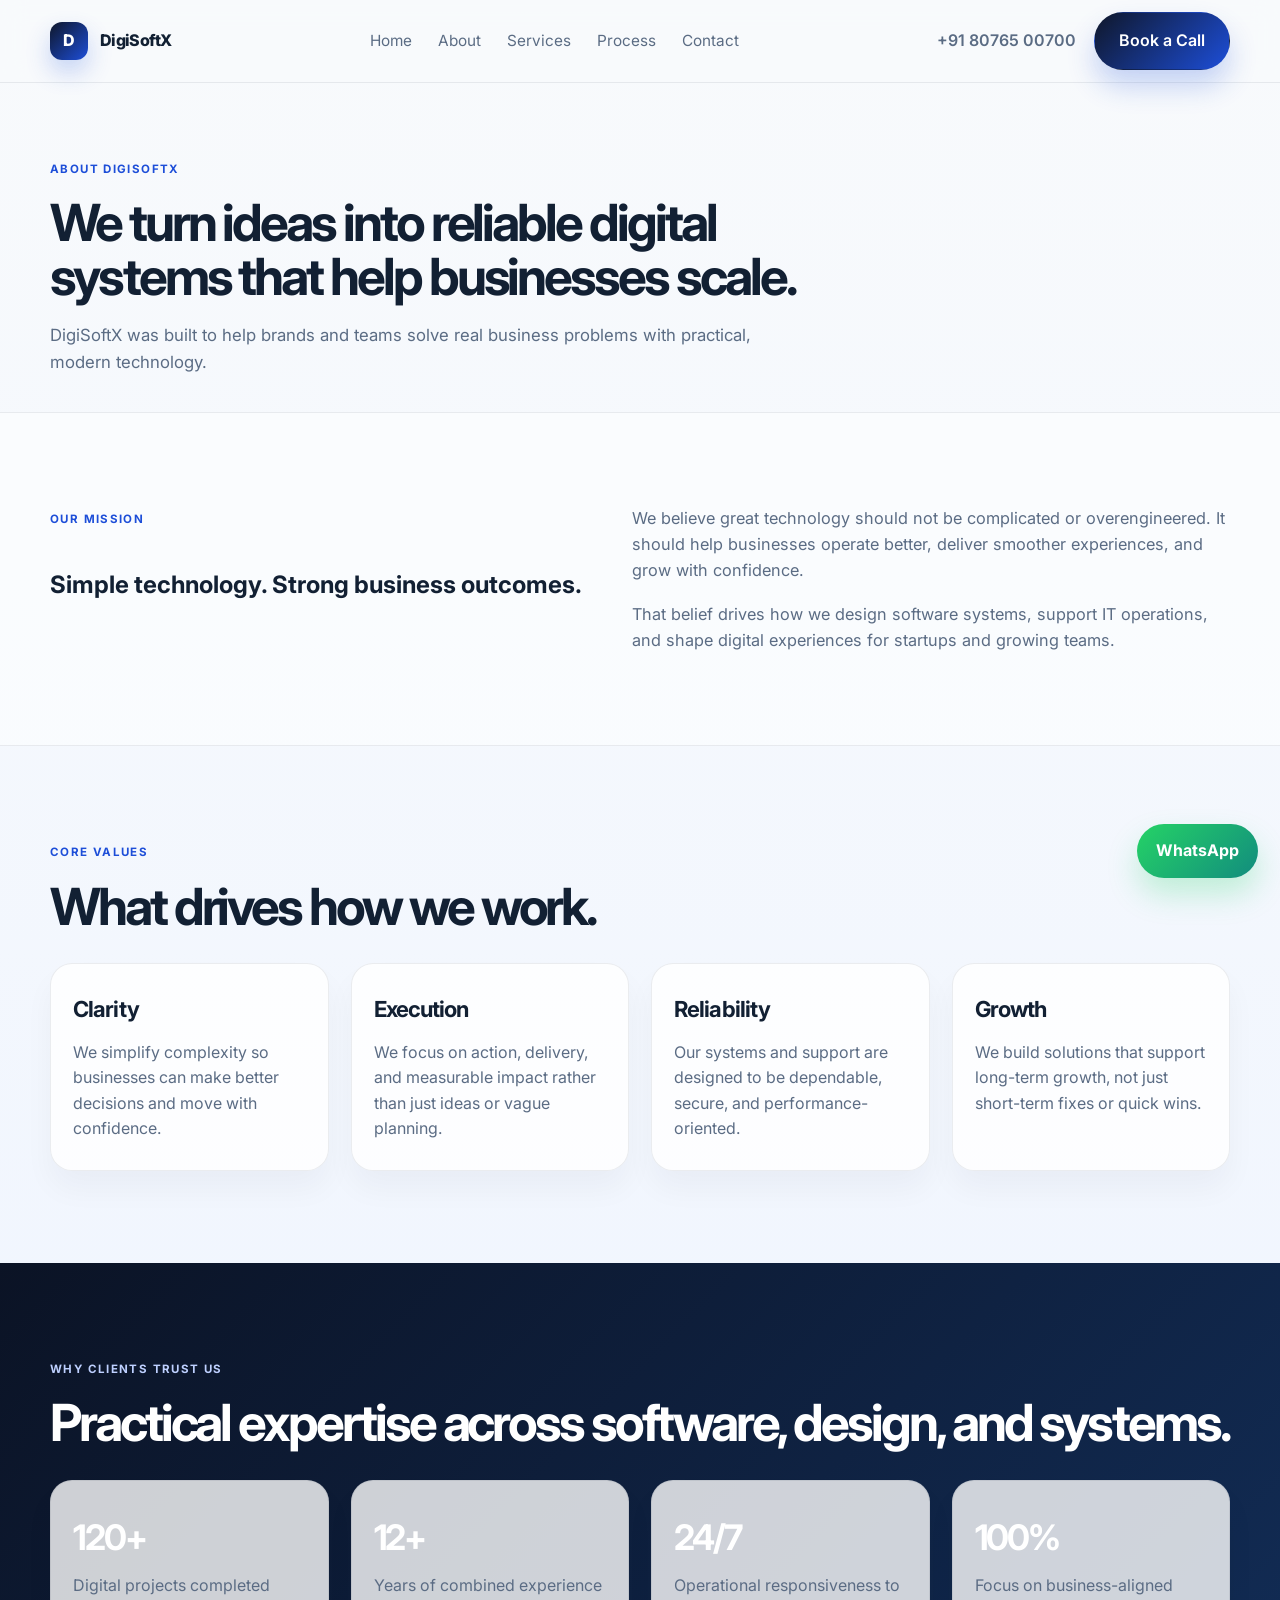
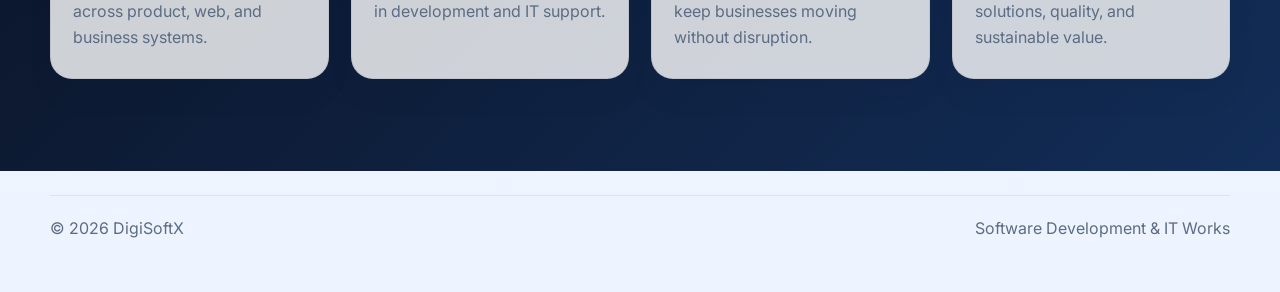
==== about.html @ 3e686649 "code update" ====
<!DOCTYPE html>
<html lang="en">
  <head>
    <meta charset="UTF-8" />
    <meta name="viewport" content="width=device-width, initial-scale=1.0" />
    <meta name="description" content="Learn about DigiSoftX, our mission, values, and how we help brands build better digital systems." />
    <title>About | DigiSoftX</title>
    <link rel="preconnect" href="https://fonts.googleapis.com" />
    <link rel="preconnect" href="https://fonts.gstatic.com" crossorigin />
    <link href="https://fonts.googleapis.com/css2?family=Inter:wght@400;500;600;700;800&display=swap" rel="stylesheet" />
    <link rel="stylesheet" href="assets/css/styles.css" />
  </head>
  <body>
    <header class="site-header">
      <div class="container nav-wrap">
        <a class="brand" href="index.html" aria-label="DigiSoftX home">
          <span class="brand-mark">D</span>
          <span>DigiSoftX</span>
        </a>

        <nav class="site-nav" aria-label="Main navigation">
          <a href="index.html">Home</a>
          <a href="about.html">About</a>
          <a href="services.html">Services</a>
          <a href="process.html">Process</a>
          <a href="contact.html">Contact</a>
        </nav>

        <div class="nav-actions">
          <a class="text-link" href="tel:+918076500700">+91 80765 00700</a>
          <a class="btn btn-primary" href="contact.html">Book a Call</a>
        </div>
      </div>
    </header>

    <main>
      <section class="page-header">
        <div class="container">
          <div class="page-head">
            <span class="section-tag">About DigiSoftX</span>
            <h2>We turn ideas into reliable digital systems that help businesses scale.</h2>
            <p>
              DigiSoftX was built to help brands and teams solve real business problems with practical, modern technology.
            </p>
          </div>
        </div>
      </section>

      <section class="section muted-section">
        <div class="container about-grid">
          <div>
            <span class="section-tag">Our mission</span>
            <h2>Simple technology. Strong business outcomes.</h2>
          </div>
          <div class="about-content">
            <p>
              We believe great technology should not be complicated or overengineered. It should help businesses operate better,
              deliver smoother experiences, and grow with confidence.
            </p>
            <p>
              That belief drives how we design software systems, support IT operations, and shape digital experiences for startups and growing teams.
            </p>
          </div>
        </div>
      </section>

      <section class="section">
        <div class="container">
          <div class="section-heading">
            <span class="section-tag">Core values</span>
            <h2>What drives how we work.</h2>
          </div>

          <div class="value-grid">
            <article class="value-card">
              <h3>Clarity</h3>
              <p>We simplify complexity so businesses can make better decisions and move with confidence.</p>
            </article>
            <article class="value-card">
              <h3>Execution</h3>
              <p>We focus on action, delivery, and measurable impact rather than just ideas or vague planning.</p>
            </article>
            <article class="value-card">
              <h3>Reliability</h3>
              <p>Our systems and support are designed to be dependable, secure, and performance-oriented.</p>
            </article>
            <article class="value-card">
              <h3>Growth</h3>
              <p>We build solutions that support long-term growth, not just short-term fixes or quick wins.</p>
            </article>
          </div>
        </div>
      </section>

      <section class="section dark-section">
        <div class="container">
          <div class="section-heading light">
            <span class="section-tag">Why clients trust us</span>
            <h2>Practical expertise across software, design, and systems.</h2>
          </div>

          <div class="stats-grid">
            <div class="stat-card">
              <strong>120+</strong>
              <p>Digital projects completed across product, web, and business systems.</p>
            </div>
            <div class="stat-card">
              <strong>12+</strong>
              <p>Years of combined experience in development and IT support.</p>
            </div>
            <div class="stat-card">
              <strong>24/7</strong>
              <p>Operational responsiveness to keep businesses moving without disruption.</p>
            </div>
            <div class="stat-card">
              <strong>100%</strong>
              <p>Focus on business-aligned solutions, quality, and sustainable value.</p>
            </div>
          </div>
        </div>
      </section>
    </main>

    <footer class="site-footer">
      <div class="container footer-wrap">
        <div>© <span id="year"></span> DigiSoftX</div>
        <div>Software Development & IT Works</div>
      </div>
    </footer>

    <a class="floating-whatsapp" href="https://wa.me/918076500700" target="_blank" rel="noreferrer" aria-label="Chat on WhatsApp">
      WhatsApp
    </a>

    <script src="assets/js/script.js"></script>
  </body>
</html>
---- assets/css/styles.css ----
:root {
  --bg: #f5f7fb;
  --panel: #ffffff;
  --panel-soft: #edf4ff;
  --primary: #0f172a;
  --primary-strong: #0b1325;
  --secondary: #1d4ed8;
  --secondary-soft: #eaf1ff;
  --text: #122033;
  --muted: #5b6c84;
  --border: rgba(18, 32, 51, 0.08);
  --shadow: 0 24px 60px rgba(15, 23, 42, 0.12);
  --success: #0ea66f;
}

* { box-sizing: border-box; }
html { scroll-behavior: smooth; }
body {
  margin: 0;
  font-family: "Inter", sans-serif;
  background: linear-gradient(180deg, #f8fafc 0%, #eef4ff 100%);
  color: var(--text);
  line-height: 1.6;
}

a { color: inherit; text-decoration: none; }
img { max-width: 100%; display: block; }
button, input, textarea { font: inherit; }

.container { width: min(1180px, calc(100% - 32px)); margin: 0 auto; }
.section { padding: 92px 0; }
.muted-section { background: rgba(255,255,255,0.45); border-top: 1px solid var(--border); border-bottom: 1px solid var(--border); }
.dark-section { background: linear-gradient(135deg, #0b1325 0%, #122d57 100%); color: white; }

.site-header {
  position: sticky; top: 0; z-index: 60;
  background: rgba(248, 250, 252, 0.82);
  border-bottom: 1px solid var(--border);
  backdrop-filter: blur(12px);
}

.nav-wrap {
  min-height: 82px; display: flex; align-items: center; justify-content: space-between; gap: 24px;
}

.brand {
  display: inline-flex; align-items: center; gap: 12px; font-weight: 800; letter-spacing: -0.04em;
}
.brand-mark {
  width: 38px; height: 38px; display: grid; place-items: center; border-radius: 12px;
  background: linear-gradient(135deg, var(--primary), var(--secondary)); color: white;
  box-shadow: 0 12px 24px rgba(29,78,216,0.24);
}

.site-nav {
  display: flex; align-items: center; gap: 26px; color: var(--muted); font-size: 0.96rem;
}
.site-nav a, .text-link { transition: color 0.2s ease; }
.site-nav a:hover, .text-link:hover { color: var(--secondary); }

.nav-actions {
  display: flex; align-items: center; gap: 18px;
}
.text-link { color: var(--muted); font-weight: 600; }

.btn {
  display: inline-flex; align-items: center; justify-content: center; padding: 0.92rem 1.5rem;
  border-radius: 999px; border: 1px solid transparent; font-weight: 600; cursor: pointer;
  transition: transform 0.2s ease, box-shadow 0.2s ease;
}
.btn:hover { transform: translateY(-1px); }
.btn-primary {
  color: white; background: linear-gradient(135deg, var(--primary), var(--secondary));
  box-shadow: 0 16px 28px rgba(29,78,216,0.24);
}
.btn-secondary {
  color: var(--primary); background: transparent; border-color: rgba(15,23,42,0.12);
}

.hero { padding: 84px 0 68px; }
.hero-grid {
  display: grid; grid-template-columns: 1.2fr 0.8fr; gap: 42px; align-items: center;
}
.eyebrow, .section-tag {
  display: inline-block; margin: 0 0 18px; font-size: 0.72rem; font-weight: 700; letter-spacing: 0.12em; text-transform: uppercase; color: var(--secondary);
}
.hero-copy h1, .section-heading h2, .about-head h2, .page-head h2, .contact-copy h2 {
  margin: 0 0 18px; line-height: 1.05; letter-spacing: -0.06em;
}
.hero-copy h1 { max-width: 640px; font-size: clamp(2.9rem, 5vw, 5rem); }
.lead { max-width: 620px; color: var(--muted); margin: 0; font-size: 1.08rem; }
.hero-actions { display: flex; flex-wrap: wrap; gap: 16px; margin-top: 28px; }
.trust-list {
  list-style: none; padding: 0; margin: 28px 0 0; display: flex; flex-wrap: wrap; gap: 20px; color: var(--muted);
}
.trust-list li { position: relative; padding-left: 18px; }
.trust-list li::before {
  content: ""; position: absolute; left: 0; top: 50%; width: 8px; height: 8px; border-radius: 50%; transform: translateY(-50%);
  background: linear-gradient(135deg, var(--primary), var(--secondary));
}

.hero-panel {
  background: linear-gradient(180deg, rgba(255,255,255,0.96), rgba(237,244,255,0.96));
  border: 1px solid rgba(29,78,216,0.1); border-radius: 28px; padding: 26px; box-shadow: var(--shadow);
}
.panel-top {
  display: flex; justify-content: space-between; align-items: center; gap: 12px; padding: 18px 20px; border-radius: 18px;
  background: var(--panel); border: 1px solid var(--border);
}
.mini-label { display: block; font-size: 0.72rem; letter-spacing: 0.12em; text-transform: uppercase; font-weight: 700; color: var(--muted); }
.panel-top strong { display: block; margin-top: 8px; font-size: clamp(2rem, 3vw, 2.8rem); letter-spacing: -0.07em; }
.badge-positive { padding: 8px 10px; border-radius: 999px; background: rgba(14,166,111,0.1); color: var(--success); font-size: 0.8rem; font-weight: 700; }
.metric-grid { display: grid; grid-template-columns: repeat(2, minmax(0,1fr)); gap: 16px; margin-top: 18px; }
.metric-grid > div { padding: 22px 18px; border-radius: 18px; background: var(--panel); border: 1px solid var(--border); }
.metric-value { display: block; font-size: 1.7rem; line-height: 1.1; letter-spacing: -0.06em; font-weight: 800; }
.metric-label { display: block; margin-top: 8px; color: var(--muted); font-size: 0.84rem; }
.mini-cta {
  margin-top: 18px; padding: 16px 18px; border-radius: 18px; background: rgba(29,78,216,0.05); border: 1px solid rgba(29,78,216,0.12);
  display: flex; justify-content: space-between; gap: 12px; flex-wrap: wrap; color: var(--primary); font-weight: 600;
}
.mini-cta a { color: var(--secondary); }

.brand-strip { padding-bottom: 8px; }
.brand-strip-inner {
  display: flex; align-items: center; justify-content: space-between; gap: 20px; padding: 18px 22px; border-radius: 18px;
  background: rgba(255,255,255,0.7); border: 1px solid var(--border);
}
.brand-strip-inner > span { color: var(--muted); font-size: 0.9rem; font-weight: 600; }
.brand-tags { display: flex; flex-wrap: wrap; gap: 10px; }
.brand-tags span { padding: 8px 12px; border-radius: 999px; background: var(--secondary-soft); color: var(--primary); font-size: 0.82rem; font-weight: 700; }

.section-heading { margin-bottom: 30px; }
.section-heading h2, .about-head h2, .page-head h2, .contact-copy h2 { font-size: clamp(2.1rem, 4vw, 3.3rem); }

.card-grid, .steps-grid, .stats-grid, .value-grid, .stack-grid { display: grid; gap: 22px; }
.three-col { grid-template-columns: repeat(3, minmax(0, 1fr)); }
.service-card, .step-item, .value-card, .stack-card, .stat-card, .process-card { background: rgba(255,255,255,0.8); border: 1px solid var(--border); border-radius: 22px; padding: 28px 22px; box-shadow: 0 18px 30px rgba(17,30,52,0.04); }
.icon { width: 56px; height: 56px; display: inline-flex; align-items: center; justify-content: center; border-radius: 16px; background: linear-gradient(135deg, var(--secondary-soft), #dfeaff); color: var(--primary); font-weight: 800; margin-bottom: 16px; }
.service-card h3, .step-item h3, .value-card h3, .stat-card h3 { margin: 0 0 12px; font-size: 1.38rem; letter-spacing: -0.04em; }
.service-card p, .step-item p, .value-card p, .process-card p, .stat-card p, .about-content p, .contact-copy p { margin: 0; color: var(--muted); }

.about-grid, .contact-box, .content-grid { display: grid; grid-template-columns: 0.95fr 1.05fr; gap: 40px; align-items: start; }
.about-content { display: grid; gap: 18px; font-size: 1.02rem; }

.steps-grid { grid-template-columns: repeat(3, minmax(0, 1fr)); }
.step-item span, .process-card span { display: inline-block; margin-bottom: 12px; font-size: 0.74rem; font-weight: 700; letter-spacing: 0.12em; text-transform: uppercase; color: var(--secondary); }

.value-grid { grid-template-columns: repeat(4, minmax(0, 1fr)); }
.stack-grid { grid-template-columns: repeat(6, minmax(0, 1fr)); }
.stack-card { display: grid; place-items: center; min-height: 84px; font-weight: 700; text-align: center; color: var(--primary); background: linear-gradient(180deg, rgba(255,255,255,0.9), rgba(237,244,255,0.9)); }

.stats-grid { grid-template-columns: repeat(4, minmax(0, 1fr)); }
.stat-card strong { display: block; font-size: 2.2rem; letter-spacing: -0.06em; margin-bottom: 8px; }

.light .section-tag { color: #bed0ff; }

.page-header {
  padding: 72px 0 36px;
}
.page-head {
  max-width: 760px;
}
.page-head p { margin: 0; color: var(--muted); font-size: 1.05rem; }

.feature-list { display: grid; gap: 14px; margin-top: 22px; }
.feature-list li { color: var(--muted); list-style: none; position: relative; padding-left: 20px; }
.feature-list li::before {
  content: ""; position: absolute; left: 0; top: 12px; width: 8px; height: 8px; border-radius: 50%; background: var(--secondary);
}

.contact-box {
  background: linear-gradient(135deg, #0d1b3a 0%, #163d7b 100%); border-radius: 32px; padding: 42px; box-shadow: var(--shadow); color: white;
}
.light-tag { color: #adc8ff; }
.contact-copy p { color: rgba(255,255,255,0.8); }
.contact-list { display: grid; gap: 18px; margin-top: 28px; }
.contact-list > div { display: grid; gap: 4px; }
.label { color: rgba(255,255,255,0.7); font-size: 0.8rem; text-transform: uppercase; letter-spacing: 0.1em; }
.contact-list a { color: white; font-weight: 600; }
.contact-form { display: grid; gap: 18px; background: rgba(255,255,255,0.06); border-radius: 20px; padding: 24px; }
.contact-form label { display: grid; gap: 8px; font-size: 0.9rem; font-weight: 600; }
.contact-form input, .contact-form textarea {
  width: 100%; border: 1px solid rgba(255,255,255,0.22); border-radius: 12px; background: rgba(255,255,255,0.04); padding: 0.92rem 1rem; color: white;
}
.contact-form input::placeholder, .contact-form textarea::placeholder { color: rgba(255,255,255,0.7); }
.contact-form button { width: fit-content; }

.testimonial-section { padding-top: 36px; }
blockquote {
  margin: 0; padding: 42px 32px; border-left: 4px solid var(--secondary); background: rgba(255,255,255,0.72); border-radius: 18px;
  font-size: clamp(1.2rem, 2vw, 1.7rem); line-height: 1.5; letter-spacing: -0.04em;
}
.author-block { margin-top: 22px; display: flex; flex-direction: column; color: var(--muted); }

.site-footer { padding: 24px 0 50px; }
.footer-wrap {
  display: flex; align-items: center; justify-content: space-between; gap: 16px; padding-top: 20px; border-top: 1px solid var(--border); color: var(--muted);
}

.floating-whatsapp {
  position: fixed; right: 22px; bottom: 22px; z-index: 60; background: linear-gradient(135deg, #25d366, #128c7e);
  color: white; padding: 0.9rem 1.2rem; border-radius: 999px; font-weight: 700; box-shadow: 0 16px 30px rgba(37,211,102,0.25);
}

@media (max-width: 980px) {
  .hero-grid, .about-grid, .contact-box, .content-grid, .stack-grid, .three-col, .steps-grid, .stats-grid, .value-grid {
    grid-template-columns: 1fr;
  }
  .stack-grid { grid-template-columns: repeat(2, minmax(0,1fr)); }
}

@media (max-width: 860px) {
  .nav-wrap, .site-nav, .nav-actions { display: grid; grid-template-columns: 1fr; }
  .nav-wrap { padding: 18px 0; min-height: auto; }
  .site-nav { gap: 10px; }
  .nav-actions { justify-items: start; }
  .brand-strip-inner { display: grid; grid-template-columns: 1fr; }
}

@media (max-width: 600px) {
  .site-nav { display: none; }
  .hero { padding-top: 52px; }
  .hero-copy h1 { font-size: 2.7rem; }
  .section { padding: 72px 0; }
  .hero-actions, .nav-actions { flex-direction: column; align-items: stretch; }
  .btn { width: 100%; }
  .brand-strip-inner, .footer-wrap, .contact-box { padding-left: 20px; padding-right: 20px; }
  .footer-wrap { flex-direction: column; align-items: flex-start; gap: 10px; }
}
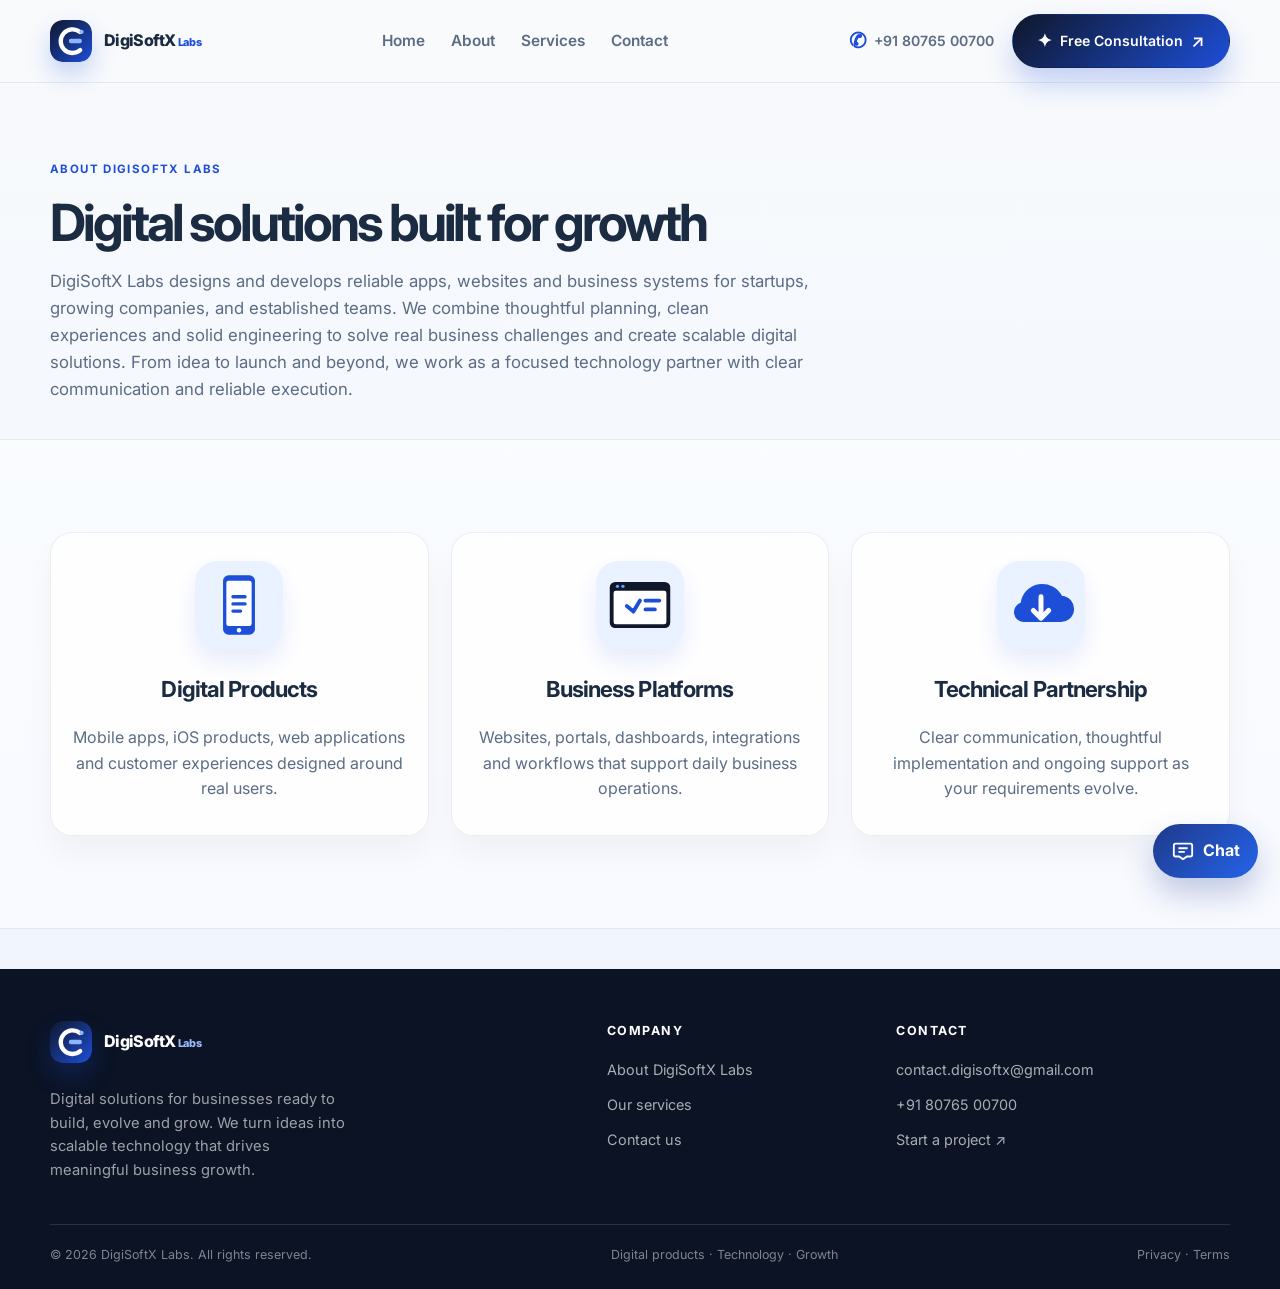
==== commit 7325cb32: "code update" ====
--- a/about.html
+++ b/about.html
@@ -3,135 +3,60 @@
   <head>
     <meta charset="UTF-8" />
     <meta name="viewport" content="width=device-width, initial-scale=1.0" />
-    <meta name="description" content="Learn about DigiSoftX, our mission, values, and how we help brands build better digital systems." />
-    <title>About | DigiSoftX</title>
+    <meta name="description" content="Learn about DigiSoftX Labs, a technology company building reliable apps, websites, platforms and business systems." />
+    <title>About | DigiSoftX Labs</title>
     <link rel="preconnect" href="https://fonts.googleapis.com" />
     <link rel="preconnect" href="https://fonts.gstatic.com" crossorigin />
     <link href="https://fonts.googleapis.com/css2?family=Inter:wght@400;500;600;700;800&display=swap" rel="stylesheet" />
     <link rel="stylesheet" href="assets/css/styles.css" />
   </head>
   <body>
-    <header class="site-header">
-      <div class="container nav-wrap">
-        <a class="brand" href="index.html" aria-label="DigiSoftX home">
-          <span class="brand-mark">D</span>
-          <span>DigiSoftX</span>
-        </a>
-
-        <nav class="site-nav" aria-label="Main navigation">
-          <a href="index.html">Home</a>
-          <a href="about.html">About</a>
-          <a href="services.html">Services</a>
-          <a href="process.html">Process</a>
-          <a href="contact.html">Contact</a>
-        </nav>
-
-        <div class="nav-actions">
-          <a class="text-link" href="tel:+918076500700">+91 80765 00700</a>
-          <a class="btn btn-primary" href="contact.html">Book a Call</a>
-        </div>
-      </div>
-    </header>
+    <div id="site-header"></div>
 
     <main>
       <section class="page-header">
         <div class="container">
           <div class="page-head">
-            <span class="section-tag">About DigiSoftX</span>
-            <h2>We turn ideas into reliable digital systems that help businesses scale.</h2>
-            <p>
-              DigiSoftX was built to help brands and teams solve real business problems with practical, modern technology.
+            <span class="section-tag">About DigiSoftX Labs</span>
+            <h2>Digital solutions built for growth</h2> 
+            <p> 
+              DigiSoftX Labs designs and develops reliable apps, websites and business systems 
+              for startups, growing companies, and established teams. We combine thoughtful planning, 
+              clean experiences and solid engineering to solve real business challenges and create 
+              scalable digital solutions. From idea to launch and beyond, we work as a focused 
+              technology partner with clear communication and reliable execution. 
             </p>
           </div>
         </div>
       </section>
 
       <section class="section muted-section">
-        <div class="container about-grid">
-          <div>
-            <span class="section-tag">Our mission</span>
-            <h2>Simple technology. Strong business outcomes.</h2>
-          </div>
-          <div class="about-content">
-            <p>
-              We believe great technology should not be complicated or overengineered. It should help businesses operate better,
-              deliver smoother experiences, and grow with confidence.
-            </p>
-            <p>
-              That belief drives how we design software systems, support IT operations, and shape digital experiences for startups and growing teams.
-            </p>
-          </div>
-        </div>
-      </section>
-
-      <section class="section">
         <div class="container">
-          <div class="section-heading">
-            <span class="section-tag">Core values</span>
-            <h2>What drives how we work.</h2>
-          </div>
-
-          <div class="value-grid">
-            <article class="value-card">
-              <h3>Clarity</h3>
-              <p>We simplify complexity so businesses can make better decisions and move with confidence.</p>
+          <div class="card-grid three-col">
+            <article class="service-card">
+              <img class="service-icon" src="assets/images/app-development.svg" alt="Digital products illustration" />
+              <h3>Digital Products</h3>
+              <p>Mobile apps, iOS products, web applications and customer experiences designed around real users.</p>
             </article>
-            <article class="value-card">
-              <h3>Execution</h3>
-              <p>We focus on action, delivery, and measurable impact rather than just ideas or vague planning.</p>
+            <article class="service-card">
+              <img class="service-icon" src="assets/images/website-development.svg" alt="Business platforms illustration" />
+              <h3>Business Platforms</h3>
+              <p>Websites, portals, dashboards, integrations and workflows that support daily business operations.</p>
             </article>
-            <article class="value-card">
-              <h3>Reliability</h3>
-              <p>Our systems and support are designed to be dependable, secure, and performance-oriented.</p>
-            </article>
-            <article class="value-card">
-              <h3>Growth</h3>
-              <p>We build solutions that support long-term growth, not just short-term fixes or quick wins.</p>
+            <article class="service-card">
+              <img class="service-icon" src="assets/images/cloud-support.svg" alt="Technical partnership illustration" />
+              <h3>Technical Partnership</h3>
+              <p>Clear communication, thoughtful implementation and ongoing support as your requirements evolve.</p>
             </article>
           </div>
         </div>
       </section>
 
-      <section class="section dark-section">
-        <div class="container">
-          <div class="section-heading light">
-            <span class="section-tag">Why clients trust us</span>
-            <h2>Practical expertise across software, design, and systems.</h2>
-          </div>
-
-          <div class="stats-grid">
-            <div class="stat-card">
-              <strong>120+</strong>
-              <p>Digital projects completed across product, web, and business systems.</p>
-            </div>
-            <div class="stat-card">
-              <strong>12+</strong>
-              <p>Years of combined experience in development and IT support.</p>
-            </div>
-            <div class="stat-card">
-              <strong>24/7</strong>
-              <p>Operational responsiveness to keep businesses moving without disruption.</p>
-            </div>
-            <div class="stat-card">
-              <strong>100%</strong>
-              <p>Focus on business-aligned solutions, quality, and sustainable value.</p>
-            </div>
-          </div>
-        </div>
-      </section>
     </main>
 
-    <footer class="site-footer">
-      <div class="container footer-wrap">
-        <div>© <span id="year"></span> DigiSoftX</div>
-        <div>Software Development & IT Works</div>
-      </div>
-    </footer>
+    <div id="site-footer"></div>
 
-    <a class="floating-whatsapp" href="https://wa.me/918076500700" target="_blank" rel="noreferrer" aria-label="Chat on WhatsApp">
-      WhatsApp
-    </a>
-
+    <script src="assets/js/layout.js"></script>
     <script src="assets/js/script.js"></script>
   </body>
 </html>
--- a/assets/css/styles.css
+++ b/assets/css/styles.css
@@ -6,6 +6,7 @@
   --primary-strong: #0b1325;
   --secondary: #1d4ed8;
   --secondary-soft: #eaf1ff;
+  --accent: #0f766e;
   --text: #122033;
   --muted: #5b6c84;
   --border: rgba(18, 32, 51, 0.08);
@@ -19,7 +20,7 @@
   margin: 0;
   font-family: "Inter", sans-serif;
   background: linear-gradient(180deg, #f8fafc 0%, #eef4ff 100%);
-  color: var(--text);
+  color: #1b2b42;
   line-height: 1.6;
 }
 
@@ -34,7 +35,7 @@
 
 .site-header {
   position: sticky; top: 0; z-index: 60;
-  background: rgba(248, 250, 252, 0.82);
+  background: rgba(248, 250, 252, 0.9);
   border-bottom: 1px solid var(--border);
   backdrop-filter: blur(12px);
 }
@@ -46,9 +47,9 @@
 .brand {
   display: inline-flex; align-items: center; gap: 12px; font-weight: 800; letter-spacing: -0.04em;
 }
+.brand small { font-size: 0.68em; letter-spacing: -0.02em; color: var(--secondary); }
 .brand-mark {
-  width: 38px; height: 38px; display: grid; place-items: center; border-radius: 12px;
-  background: linear-gradient(135deg, var(--primary), var(--secondary)); color: white;
+  width: 42px; height: 42px; display: block; border-radius: 13px;
   box-shadow: 0 12px 24px rgba(29,78,216,0.24);
 }
 
@@ -57,11 +58,18 @@
 }
 .site-nav a, .text-link { transition: color 0.2s ease; }
 .site-nav a:hover, .text-link:hover { color: var(--secondary); }
+.site-nav a { position: relative; padding: 8px 0; font-weight: 600; }
+.site-nav a::after { content: ""; position: absolute; left: 0; right: 0; bottom: 0; height: 2px; border-radius: 4px; background: var(--secondary); transform: scaleX(0); transform-origin: center; transition: transform 0.2s ease; }
+.site-nav a:hover::after { transform: scaleX(1); }
 
 .nav-actions {
   display: flex; align-items: center; gap: 18px;
 }
 .text-link { color: var(--muted); font-weight: 600; }
+.phone-link { display: inline-flex; align-items: center; gap: 7px; white-space: nowrap; font-size: 0.88rem; }
+.phone-link span { color: var(--secondary); font-size: 1.3rem; line-height: 1; }
+.nav-cta { gap: 8px; padding: 0.78rem 1.2rem; font-size: 0.88rem; }
+.nav-cta span { font-size: 1.1rem; line-height: 1; }
 
 .btn {
   display: inline-flex; align-items: center; justify-content: center; padding: 0.92rem 1.5rem;
@@ -100,44 +108,175 @@
 }
 
 .hero-panel {
-  background: linear-gradient(180deg, rgba(255,255,255,0.96), rgba(237,244,255,0.96));
-  border: 1px solid rgba(29,78,216,0.1); border-radius: 28px; padding: 26px; box-shadow: var(--shadow);
+  position: relative;
+  isolation: isolate;
+  overflow: hidden;
+  background: rgba(255,255,255,0.94);
+  border: 1px solid var(--border); border-radius: 22px; padding: 18px; box-shadow: var(--shadow);
+  transition: transform 0.35s ease, box-shadow 0.35s ease;
+}
+.hero-panel::before {
+  content: "";
+  position: absolute;
+  inset: -1px;
+  z-index: -1;
+  border-radius: inherit;
+  background: linear-gradient(120deg, transparent 20%, rgba(37,99,235,0.35), transparent 60%);
+  background-size: 220% 100%;
+  animation: panel-border-glow 6s linear infinite;
+  opacity: 0.65;
+}
+.hero-panel::after {
+  content: "";
+  position: absolute;
+  top: -90px;
+  right: -70px;
+  width: 210px;
+  height: 210px;
+  border-radius: 50%;
+  background: rgba(96,165,250,0.14);
+  filter: blur(12px);
+  pointer-events: none;
+  animation: panel-orb 7s ease-in-out infinite;
+}
+.hero-panel:hover {
+  transform: translateY(-4px);
+  box-shadow: 0 24px 48px rgba(17,30,52,0.12);
 }
 .panel-top {
-  display: flex; justify-content: space-between; align-items: center; gap: 12px; padding: 18px 20px; border-radius: 18px;
+  position: relative;
+  z-index: 1;
+  display: flex; justify-content: space-between; align-items: center; gap: 16px; padding: 18px; border-radius: 16px;
   background: var(--panel); border: 1px solid var(--border);
 }
 .mini-label { display: block; font-size: 0.72rem; letter-spacing: 0.12em; text-transform: uppercase; font-weight: 700; color: var(--muted); }
-.panel-top strong { display: block; margin-top: 8px; font-size: clamp(2rem, 3vw, 2.8rem); letter-spacing: -0.07em; }
-.badge-positive { padding: 8px 10px; border-radius: 999px; background: rgba(14,166,111,0.1); color: var(--success); font-size: 0.8rem; font-weight: 700; }
-.metric-grid { display: grid; grid-template-columns: repeat(2, minmax(0,1fr)); gap: 16px; margin-top: 18px; }
-.metric-grid > div { padding: 22px 18px; border-radius: 18px; background: var(--panel); border: 1px solid var(--border); }
-.metric-value { display: block; font-size: 1.7rem; line-height: 1.1; letter-spacing: -0.06em; font-weight: 800; }
-.metric-label { display: block; margin-top: 8px; color: var(--muted); font-size: 0.84rem; }
+.panel-top strong {
+  display: block;
+  margin-top: 6px;
+  max-width: 310px;
+  font-size: clamp(1.5rem, 2.5vw, 2.1rem);
+  letter-spacing: -0.06em;
+  color: var(--primary);
+}
+.capability-list {
+  position: relative;
+  z-index: 1;
+  display: grid;
+  grid-template-columns: repeat(2, minmax(0, 1fr));
+  gap: 10px;
+  margin-top: 14px;
+}
+.capability-list span {
+  padding: 13px 14px;
+  border: 1px solid var(--border);
+  border-radius: 12px;
+  background: var(--panel);
+  color: var(--muted);
+  font-size: 0.82rem;
+  font-weight: 650;
+  opacity: 0;
+  animation: capability-enter 0.6s cubic-bezier(0.22, 1, 0.36, 1) forwards;
+}
+.capability-list span:nth-child(2) { animation-delay: 0.08s; }
+.capability-list span:nth-child(3) { animation-delay: 0.16s; }
+.capability-list span:nth-child(4) { animation-delay: 0.24s; }
+.capability-list span:hover {
+  border-color: rgba(29,78,216,0.25);
+  color: var(--primary);
+  transform: translateY(-2px);
+  transition: border-color 0.2s ease, color 0.2s ease, transform 0.2s ease;
+}
+.badge-positive { padding: 7px 10px; border-radius: 999px; background: rgba(14,166,111,0.08); color: var(--success); border: 1px solid rgba(14,166,111,0.14); font-size: 0.76rem; font-weight: 700; white-space: nowrap; }
+.metric-grid { display: grid; grid-template-columns: repeat(2, minmax(0,1fr)); gap: 10px; margin-top: 14px; }
+.metric-grid > div { padding: 17px 16px; border-radius: 14px; background: var(--panel); border: 1px solid var(--border); transition: border-color 0.2s ease, transform 0.2s ease; }
+.metric-grid > div:hover { border-color: rgba(29,78,216,0.25); transform: translateY(-2px); }
+.metric-value { display: block; font-size: 1.45rem; line-height: 1.1; letter-spacing: -0.05em; font-weight: 800; }
+.metric-label { display: block; margin-top: 6px; color: var(--muted); font-size: 0.8rem; }
 .mini-cta {
-  margin-top: 18px; padding: 16px 18px; border-radius: 18px; background: rgba(29,78,216,0.05); border: 1px solid rgba(29,78,216,0.12);
+  position: relative;
+  z-index: 1;
+  margin-top: 14px; padding: 13px 16px; border-radius: 14px; background: rgba(29,78,216,0.04); border: 1px solid rgba(29,78,216,0.11);
   display: flex; justify-content: space-between; gap: 12px; flex-wrap: wrap; color: var(--primary); font-weight: 600;
 }
-.mini-cta a { color: var(--secondary); }
+.mini-cta a { color: var(--secondary); transition: color 0.2s ease, transform 0.2s ease; }
+.mini-cta a:hover { color: var(--primary); transform: translateX(3px); }
+@keyframes panel-border-glow {
+  from { background-position: 100% 0; }
+  to { background-position: -100% 0; }
+}
+@keyframes panel-orb {
+  0%, 100% { transform: translate(0, 0) scale(0.9); opacity: 0.55; }
+  50% { transform: translate(-18px, 18px) scale(1.08); opacity: 0.9; }
+}
+@keyframes capability-enter {
+  from { opacity: 0; transform: translateY(10px); }
+  to { opacity: 1; transform: translateY(0); }
+}
 
 .brand-strip { padding-bottom: 8px; }
 .brand-strip-inner {
-  display: flex; align-items: center; justify-content: space-between; gap: 20px; padding: 18px 22px; border-radius: 18px;
+  position: relative; overflow: hidden; padding: 0; border-radius: 18px;
   background: rgba(255,255,255,0.7); border: 1px solid var(--border);
 }
-.brand-strip-inner > span { color: var(--muted); font-size: 0.9rem; font-weight: 600; }
-.brand-tags { display: flex; flex-wrap: wrap; gap: 10px; }
-.brand-tags span { padding: 8px 12px; border-radius: 999px; background: var(--secondary-soft); color: var(--primary); font-size: 0.82rem; font-weight: 700; }
+.brand-marquee {
+  overflow: hidden;
+  padding: 16px 0;
+  -webkit-mask-image: linear-gradient(90deg, transparent, #000 8%, #000 92%, transparent);
+  mask-image: linear-gradient(90deg, transparent, #000 8%, #000 92%, transparent);
+}
+.brand-marquee-track {
+  display: flex;
+  width: max-content;
+  animation: brand-marquee 28s linear infinite;
+}
+.brand-marquee-group {
+  display: flex;
+  align-items: center;
+  gap: 12px;
+  padding-right: 12px;
+  white-space: nowrap;
+}
+.brand-message {
+  color: var(--muted);
+  font-size: 0.9rem;
+  font-weight: 650;
+  letter-spacing: -0.01em;
+}
+.brand-tag {
+  padding: 8px 14px;
+  border: 1px solid rgba(29,78,216,0.12);
+  border-radius: 10px;
+  background: linear-gradient(135deg, #f1f5ff, #e7efff);
+  color: var(--primary);
+  font-size: 0.78rem;
+  font-weight: 750;
+  letter-spacing: 0.02em;
+  box-shadow: 0 5px 12px rgba(29,78,216,0.07);
+}
+.brand-divider {
+  color: var(--secondary);
+  font-size: 0.9rem;
+  margin: 0 8px;
+}
+@keyframes brand-marquee {
+  from { transform: translateX(-50%); }
+  to { transform: translateX(0); }
+}
 
 .section-heading { margin-bottom: 30px; }
 .section-heading h2, .about-head h2, .page-head h2, .contact-copy h2 { font-size: clamp(2.1rem, 4vw, 3.3rem); }
-
-.card-grid, .steps-grid, .stats-grid, .value-grid, .stack-grid { display: grid; gap: 22px; }
+.section-intro { max-width: 700px; margin: -12px 0 30px; color: var(--muted); font-size: 1.02rem; }
+
+.card-grid, .steps-grid, .stats-grid, .value-grid, .stack-grid { display: grid; gap: 22px; align-items: stretch; }
 .three-col { grid-template-columns: repeat(3, minmax(0, 1fr)); }
 .service-card, .step-item, .value-card, .stack-card, .stat-card, .process-card { background: rgba(255,255,255,0.8); border: 1px solid var(--border); border-radius: 22px; padding: 28px 22px; box-shadow: 0 18px 30px rgba(17,30,52,0.04); }
+.service-card { display: flex; flex-direction: column; height: 100%; text-align: center; }
+.service-icon { width: 88px; height: 88px; object-fit: contain; margin: 0 auto 18px; border-radius: 22px; box-shadow: 0 12px 22px rgba(29,78,216,0.1); }
 .icon { width: 56px; height: 56px; display: inline-flex; align-items: center; justify-content: center; border-radius: 16px; background: linear-gradient(135deg, var(--secondary-soft), #dfeaff); color: var(--primary); font-weight: 800; margin-bottom: 16px; }
 .service-card h3, .step-item h3, .value-card h3, .stat-card h3 { margin: 0 0 12px; font-size: 1.38rem; letter-spacing: -0.04em; }
+.service-card h3 { min-height: 2.9rem; display: grid; place-items: center; }
 .service-card p, .step-item p, .value-card p, .process-card p, .stat-card p, .about-content p, .contact-copy p { margin: 0; color: var(--muted); }
+.service-card > p { min-height: 5.1rem; }
 
 .about-grid, .contact-box, .content-grid { display: grid; grid-template-columns: 0.95fr 1.05fr; gap: 40px; align-items: start; }
 .about-content { display: grid; gap: 18px; font-size: 1.02rem; }
@@ -162,10 +301,26 @@
 }
 .page-head p { margin: 0; color: var(--muted); font-size: 1.05rem; }
 
-.feature-list { display: grid; gap: 14px; margin-top: 22px; }
-.feature-list li { color: var(--muted); list-style: none; position: relative; padding-left: 20px; }
+.about-hero { padding: 104px 0 86px; background: radial-gradient(circle at 78% 18%, rgba(29,78,216,0.14), transparent 34%), linear-gradient(180deg, #f8fafc 0%, #eef4ff 100%); border-bottom: 1px solid var(--border); }
+.about-hero-inner { max-width: 900px; text-align: center; }
+.about-hero-inner .section-tag { margin-bottom: 22px; }
+.about-hero h1 { max-width: 820px; margin: 0 auto 22px; font-size: clamp(2.8rem, 6vw, 5.2rem); line-height: 1.02; letter-spacing: -0.07em; }
+.about-hero p { max-width: 680px; margin: 0 auto; color: var(--muted); font-size: 1.1rem; }
+.about-hero .btn { margin-top: 30px; gap: 10px; }
+.about-intro { background: white; }
+.about-intro-grid { display: grid; grid-template-columns: 0.9fr 1.1fr; gap: 64px; align-items: start; }
+.about-intro-grid h2 { margin: 0; max-width: 480px; font-size: clamp(2rem, 4vw, 3.1rem); line-height: 1.08; letter-spacing: -0.06em; }
+.about-focus { background: rgba(255,255,255,0.48); border-top: 1px solid var(--border); }
+.about-focus-grid { display: grid; grid-template-columns: repeat(3, minmax(0, 1fr)); gap: 22px; }
+.about-focus-card { min-height: 220px; padding: 28px 24px; background: white; border: 1px solid var(--border); border-radius: 22px; box-shadow: 0 18px 30px rgba(17,30,52,0.04); }
+.focus-number { display: inline-block; margin-bottom: 28px; color: var(--secondary); font-weight: 800; font-size: 0.82rem; letter-spacing: 0.1em; }
+.about-focus-card h3 { margin: 0 0 10px; font-size: 1.3rem; letter-spacing: -0.04em; }
+.about-focus-card p { margin: 0; color: var(--muted); }
+
+.feature-list { display: grid; gap: 14px; margin-top: auto; padding: 22px 0 0; }
+.feature-list li { color: var(--muted); list-style: none; position: relative; padding-left: 0; }
 .feature-list li::before {
-  content: ""; position: absolute; left: 0; top: 12px; width: 8px; height: 8px; border-radius: 50%; background: var(--secondary);
+  content: "✓"; position: static; display: inline-block; margin-right: 7px; color: var(--secondary); font-weight: 800;
 }
 
 .contact-box {
@@ -174,39 +329,58 @@
 .light-tag { color: #adc8ff; }
 .contact-copy p { color: rgba(255,255,255,0.8); }
 .contact-list { display: grid; gap: 18px; margin-top: 28px; }
-.contact-list > div { display: grid; gap: 4px; }
+.contact-list > div { display: grid; grid-template-columns: 28px 1fr; gap: 2px 10px; align-items: center; }
+.contact-detail-icon { grid-row: span 2; display: grid; place-items: center; width: 28px; height: 28px; border: 1px solid rgba(255,255,255,0.22); border-radius: 9px; color: #b9d0ff; font-size: 0.85rem; }
 .label { color: rgba(255,255,255,0.7); font-size: 0.8rem; text-transform: uppercase; letter-spacing: 0.1em; }
 .contact-list a { color: white; font-weight: 600; }
-.contact-form { display: grid; gap: 18px; background: rgba(255,255,255,0.06); border-radius: 20px; padding: 24px; }
+.contact-note { display: grid; gap: 4px; margin-top: 30px; padding-top: 22px; border-top: 1px solid rgba(255,255,255,0.16); }
+.contact-note strong { color: white; font-size: 0.94rem; }
+.contact-note span { color: rgba(255,255,255,0.66); font-size: 0.86rem; }
+.contact-form { display: grid; gap: 18px; background: rgba(255,255,255,0.08); border: 1px solid rgba(255,255,255,0.12); border-radius: 22px; padding: 28px; }
+.form-heading { padding-bottom: 4px; }
+.form-kicker { color: #b9d0ff; font-size: 0.72rem; font-weight: 700; letter-spacing: 0.12em; text-transform: uppercase; }
+.form-heading h3 { margin: 8px 0 6px; color: white; font-size: 1.5rem; letter-spacing: -0.04em; }
+.form-heading p { margin: 0; color: rgba(255,255,255,0.65); font-size: 0.86rem; }
 .contact-form label { display: grid; gap: 8px; font-size: 0.9rem; font-weight: 600; }
 .contact-form input, .contact-form textarea {
   width: 100%; border: 1px solid rgba(255,255,255,0.22); border-radius: 12px; background: rgba(255,255,255,0.04); padding: 0.92rem 1rem; color: white;
 }
 .contact-form input::placeholder, .contact-form textarea::placeholder { color: rgba(255,255,255,0.7); }
-.contact-form button { width: fit-content; }
-
-.testimonial-section { padding-top: 36px; }
+.contact-form button { width: fit-content; gap: 10px; }
+
+.closing-section { padding-top: 36px; }
 blockquote {
   margin: 0; padding: 42px 32px; border-left: 4px solid var(--secondary); background: rgba(255,255,255,0.72); border-radius: 18px;
   font-size: clamp(1.2rem, 2vw, 1.7rem); line-height: 1.5; letter-spacing: -0.04em;
 }
 .author-block { margin-top: 22px; display: flex; flex-direction: column; color: var(--muted); }
 
-.site-footer { padding: 24px 0 50px; }
-.footer-wrap {
-  display: flex; align-items: center; justify-content: space-between; gap: 16px; padding-top: 20px; border-top: 1px solid var(--border); color: var(--muted);
-}
+.site-footer { margin-top: 40px; padding: 52px 0 24px; background: #0b1325; color: rgba(255,255,255,0.7); }
+.footer-grid { display: grid; grid-template-columns: 1.5fr 0.7fr 1fr; gap: 56px; padding-bottom: 42px; }
+.footer-brand .brand { color: white; }
+.footer-brand .brand small { color: #9bbcff; }
+.footer-brand p { max-width: 300px; margin: 18px 0 0; color: rgba(255,255,255,0.6); font-size: 0.92rem; }
+.footer-column { display: grid; align-content: start; gap: 12px; font-size: 0.9rem; }
+.footer-column strong { margin-bottom: 5px; color: white; font-size: 0.78rem; letter-spacing: 0.12em; text-transform: uppercase; }
+.footer-column a { color: rgba(255,255,255,0.65); transition: color 0.2s ease, transform 0.2s ease; }
+.footer-column a:hover { color: white; transform: translateX(3px); }
+.footer-bottom { display: flex; align-items: center; justify-content: space-between; gap: 16px; padding-top: 20px; border-top: 1px solid rgba(255,255,255,0.12); color: rgba(255,255,255,0.48); font-size: 0.78rem; }
 
 .floating-whatsapp {
-  position: fixed; right: 22px; bottom: 22px; z-index: 60; background: linear-gradient(135deg, #25d366, #128c7e);
-  color: white; padding: 0.9rem 1.2rem; border-radius: 999px; font-weight: 700; box-shadow: 0 16px 30px rgba(37,211,102,0.25);
-}
+  position: fixed; right: 22px; bottom: 22px; z-index: 60; display: inline-flex; align-items: center; gap: 9px;
+  background: linear-gradient(135deg, #1e3a8a, #2563eb); color: white; padding: 0.88rem 1.15rem;
+  border-radius: 999px; font-weight: 700; box-shadow: 0 16px 30px rgba(30,58,138,0.25); transition: transform 0.2s ease, box-shadow 0.2s ease;
+}
+.floating-whatsapp:hover { color: white; transform: translateY(-2px); box-shadow: 0 20px 34px rgba(30,58,138,0.32); }
+.chat-icon { width: 22px; height: 22px; fill: currentColor; flex: 0 0 22px; }
 
 @media (max-width: 980px) {
   .hero-grid, .about-grid, .contact-box, .content-grid, .stack-grid, .three-col, .steps-grid, .stats-grid, .value-grid {
     grid-template-columns: 1fr;
   }
   .stack-grid { grid-template-columns: repeat(2, minmax(0,1fr)); }
+  .footer-grid { gap: 28px; }
+  .about-intro-grid, .about-focus-grid { grid-template-columns: 1fr; }
 }
 
 @media (max-width: 860px) {
@@ -214,16 +388,33 @@
   .nav-wrap { padding: 18px 0; min-height: auto; }
   .site-nav { gap: 10px; }
   .nav-actions { justify-items: start; }
-  .brand-strip-inner { display: grid; grid-template-columns: 1fr; }
 }
 
 @media (max-width: 600px) {
   .site-nav { display: none; }
+  .floating-whatsapp { right: 14px; bottom: 14px; padding: 0.78rem 0.95rem; font-size: 0.85rem; }
   .hero { padding-top: 52px; }
   .hero-copy h1 { font-size: 2.7rem; }
   .section { padding: 72px 0; }
   .hero-actions, .nav-actions { flex-direction: column; align-items: stretch; }
   .btn { width: 100%; }
-  .brand-strip-inner, .footer-wrap, .contact-box { padding-left: 20px; padding-right: 20px; }
-  .footer-wrap { flex-direction: column; align-items: flex-start; gap: 10px; }
-}
+  .contact-box { padding-left: 20px; padding-right: 20px; }
+  .footer-grid { grid-template-columns: 1fr; gap: 30px; }
+  .footer-bottom { flex-direction: column; align-items: flex-start; gap: 8px; }
+}
+
+@media (prefers-reduced-motion: reduce) {
+  .hero-panel,
+  .hero-panel::before,
+  .hero-panel::after,
+  .capability-list span {
+    animation: none;
+    transition: none;
+  }
+  .hero-panel {
+    transform: none;
+  }
+  .brand-marquee-track {
+    animation: none;
+  }
+}
